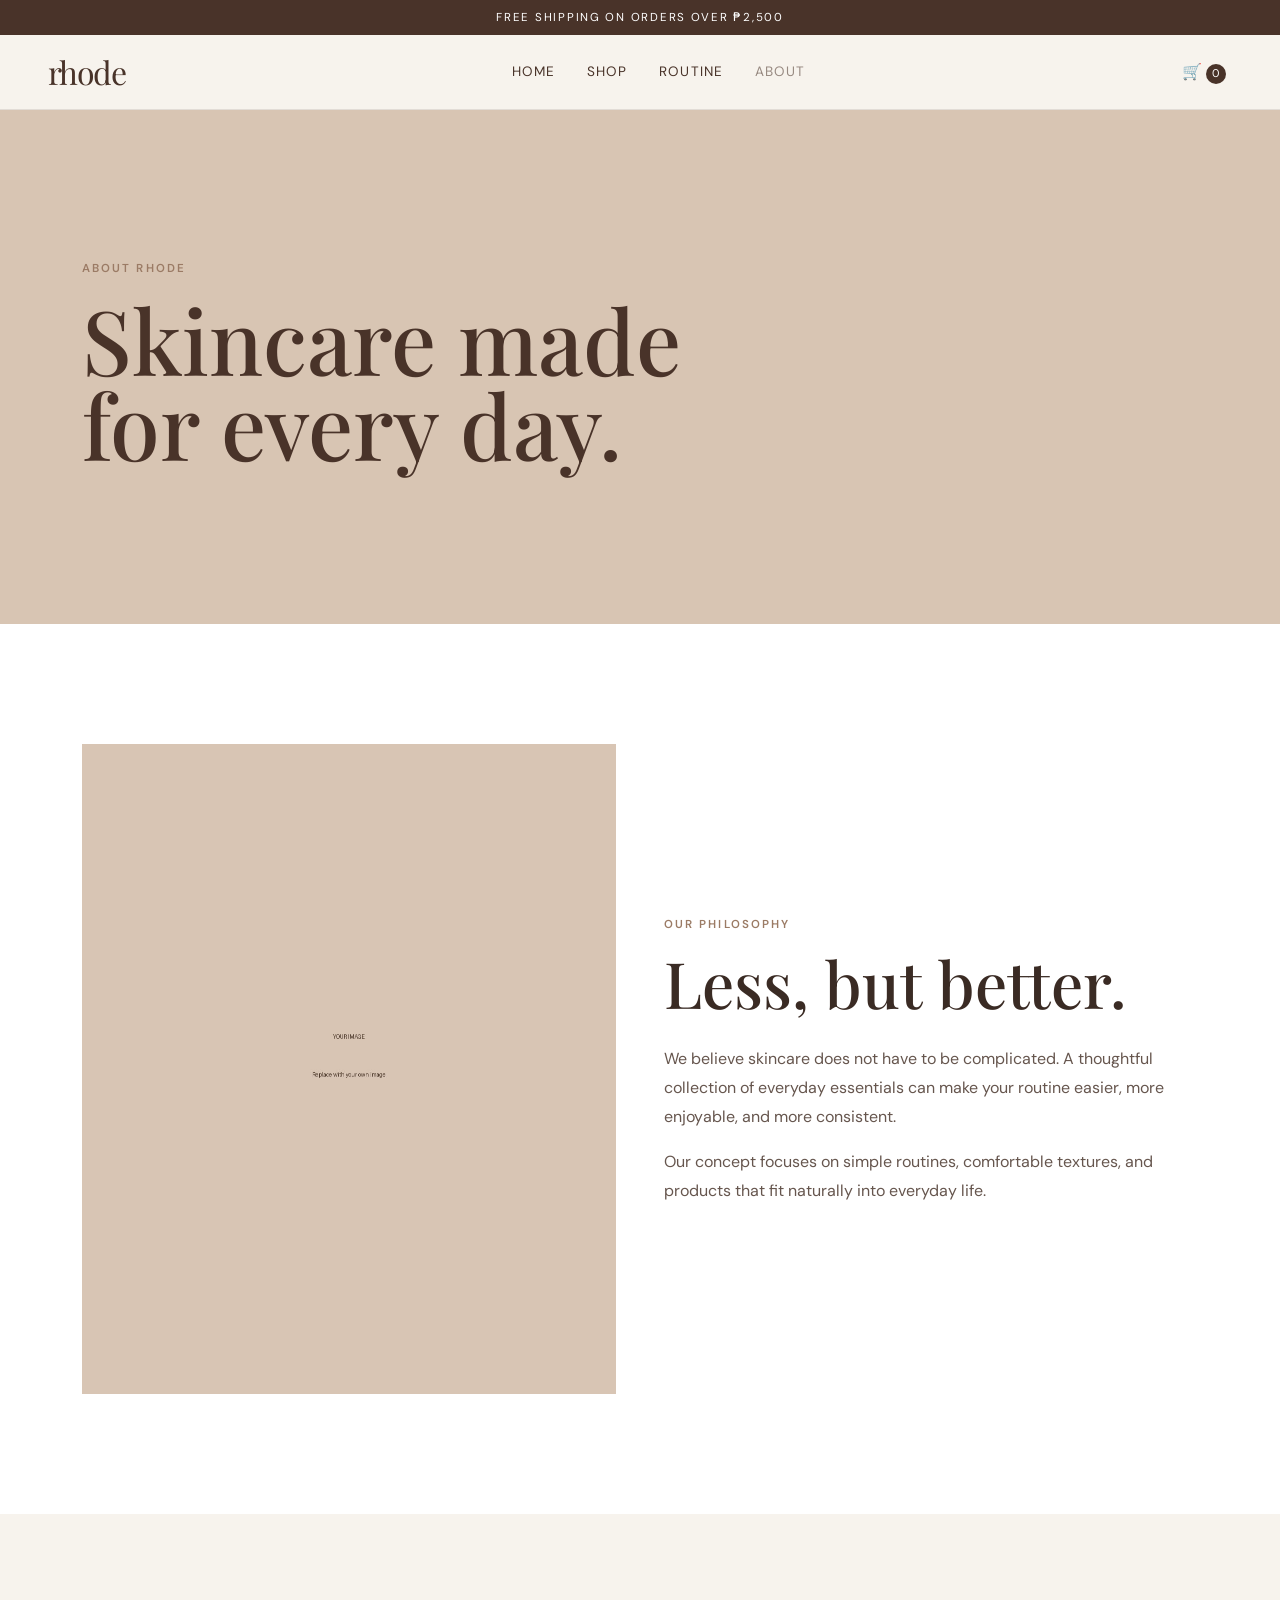
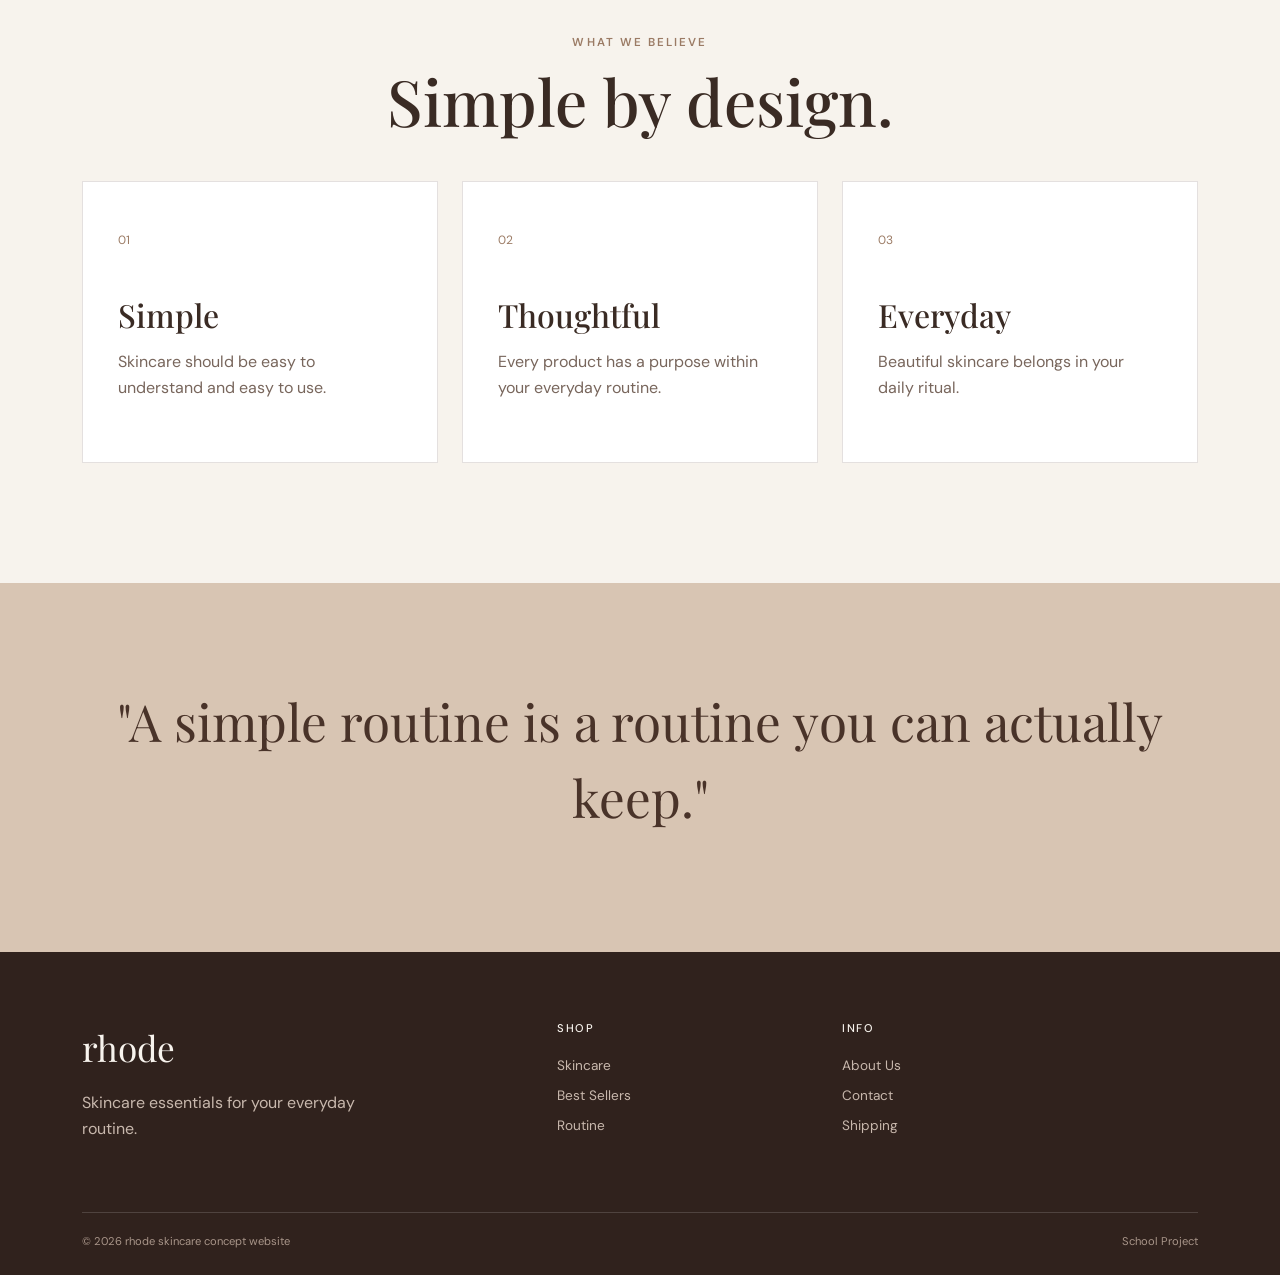
==== about.html @ fc011969 "Add files via upload" ====
<!DOCTYPE html>
<html lang="en">
<head>
    <meta charset="UTF-8">
    <meta name="viewport" content="width=device-width, initial-scale=1.0">
    <title>About — rhode</title>

    <link href="https://cdn.jsdelivr.net/npm/bootstrap@5.3.3/dist/css/bootstrap.min.css" rel="stylesheet">

    <link rel="preconnect" href="https://fonts.googleapis.com">
    <link rel="preconnect" href="https://fonts.gstatic.com" crossorigin>
    <link href="https://fonts.googleapis.com/css2?family=DM+Sans:wght@400;500;600&family=Playfair+Display:wght@500;600&display=swap" rel="stylesheet">

    <link rel="stylesheet" href="style.css">
</head>

<body>

    <div class="announcement">
        FREE SHIPPING ON ORDERS OVER ₱2,500
    </div>

    <nav class="navbar navbar-expand-lg main-nav sticky-top">
        <div class="container-fluid px-4 px-lg-5">
            <a class="navbar-brand logo" href="index.html">rhode</a>

            <button class="navbar-toggler" type="button" data-bs-toggle="collapse" data-bs-target="#mainMenu">
                <span class="navbar-toggler-icon"></span>
            </button>

            <div class="collapse navbar-collapse" id="mainMenu">
                <ul class="navbar-nav mx-auto gap-lg-3">
                    <li class="nav-item"><a class="nav-link" href="index.html">Home</a></li>
                    <li class="nav-item"><a class="nav-link" href="index.html#shop">Shop</a></li>
                    <li class="nav-item"><a class="nav-link" href="index.html#routine">Routine</a></li>
                    <li class="nav-item"><a class="nav-link active" href="about.html">About</a></li>
                </ul>

                <div class="nav-icons">
                    <button class="icon-btn" onclick="showCart()" aria-label="Shopping cart">🛒 <span id="cartCount">0</span></button>
                </div>
            </div>
        </div>
    </nav>

    <!-- About Hero -->
    <section class="about-hero">
        <div class="container">
            <p class="eyebrow">ABOUT RHODE</p>
            <h1>Skincare made<br>for every day.</h1>
        </div>
    </section>

    <!-- Story -->
    <section class="about-story">
        <div class="container">
            <div class="row align-items-center g-5">
                <div class="col-lg-6">
                    <!-- REPLACE WITH YOUR OWN IMAGE -->
                    <img src="images/about.jpg" class="about-image" alt="Rhode skincare collection">
                </div>

                <div class="col-lg-6">
                    <p class="eyebrow">OUR PHILOSOPHY</p>
                    <h2>Less, but better.</h2>
                    <p>
                        We believe skincare does not have to be complicated.
                        A thoughtful collection of everyday essentials can make
                        your routine easier, more enjoyable, and more consistent.
                    </p>
                    <p>
                        Our concept focuses on simple routines, comfortable textures,
                        and products that fit naturally into everyday life.
                    </p>
                </div>
            </div>
        </div>
    </section>

    <!-- Values -->
    <section class="values-section">
        <div class="container">
            <div class="text-center mb-5">
                <p class="eyebrow">WHAT WE BELIEVE</p>
                <h2>Simple by design.</h2>
            </div>

            <div class="row g-4">
                <div class="col-md-4">
                    <div class="value-card">
                        <span>01</span>
                        <h3>Simple</h3>
                        <p>Skincare should be easy to understand and easy to use.</p>
                    </div>
                </div>

                <div class="col-md-4">
                    <div class="value-card">
                        <span>02</span>
                        <h3>Thoughtful</h3>
                        <p>Every product has a purpose within your everyday routine.</p>
                    </div>
                </div>

                <div class="col-md-4">
                    <div class="value-card">
                        <span>03</span>
                        <h3>Everyday</h3>
                        <p>Beautiful skincare belongs in your daily ritual.</p>
                    </div>
                </div>
            </div>
        </div>
    </section>

    <section class="about-quote">
        <div class="container text-center">
            <p>"A simple routine is a routine you can actually keep."</p>
        </div>
    </section>

    <footer>
        <div class="container">
            <div class="row g-4">
                <div class="col-md-5">
                    <div class="footer-logo">rhode</div>
                    <p>Skincare essentials for your everyday routine.</p>
                </div>

                <div class="col-6 col-md-3">
                    <h4>SHOP</h4>
                    <a href="index.html#shop">Skincare</a>
                    <a href="index.html#shop">Best Sellers</a>
                    <a href="index.html#routine">Routine</a>
                </div>

                <div class="col-6 col-md-4">
                    <h4>INFO</h4>
                    <a href="about.html">About Us</a>
                    <a href="#">Contact</a>
                    <a href="#">Shipping</a>
                </div>
            </div>

            <div class="footer-bottom">
                <span>© 2026 rhode skincare concept website</span>
                <span>School Project</span>
            </div>
        </div>
    </footer>

    <script src="https://cdn.jsdelivr.net/npm/bootstrap@5.3.3/dist/js/bootstrap.bundle.min.js"></script>
    <script src="script.js"></script>
</body>
</html>
---- style.css ----
/* ================================
   RHODE-INSPIRED SKINCARE WEBSITE
   ================================ */

:root {
    --cream: #f7f3ed;
    --light-brown: #d8c5b3;
    --medium-brown: #9b7b65;
    --dark-brown: #493329;
    --deep-brown: #30221d;
    --white: #ffffff;
    --text: #3a2b24;
}

* {
    box-sizing: border-box;
}

html {
    scroll-behavior: smooth;
}

body {
    margin: 0;
    font-family: "DM Sans", Arial, sans-serif;
    color: var(--text);
    background: var(--cream);
}

h1, h2, h3, h4, p {
    margin-top: 0;
}

h1, h2 {
    font-family: "Playfair Display", Georgia, serif;
    font-weight: 500;
}

h1 {
    font-size: clamp(3.5rem, 7vw, 7rem);
    line-height: .95;
}

h2 {
    font-size: clamp(2.4rem, 5vw, 4.5rem);
    line-height: 1;
}

.announcement {
    background: var(--dark-brown);
    color: var(--white);
    text-align: center;
    font-size: .72rem;
    letter-spacing: .15em;
    padding: 9px 15px;
}

.main-nav {
    background: rgba(247, 243, 237, .96);
    border-bottom: 1px solid rgba(73, 51, 41, .12);
    min-height: 75px;
}

.logo {
    font-family: "Playfair Display", Georgia, serif;
    color: var(--dark-brown) !important;
    font-size: 2rem;
    letter-spacing: -.05em;
}

.nav-link {
    color: var(--dark-brown) !important;
    font-size: .85rem;
    text-transform: uppercase;
    letter-spacing: .08em;
}

.nav-link:hover,
.nav-link.active {
    opacity: .55;
}

.icon-btn {
    border: 0;
    background: transparent;
    color: var(--dark-brown);
    font-size: 1rem;
    cursor: pointer;
}

#cartCount {
    display: inline-flex;
    justify-content: center;
    align-items: center;
    min-width: 20px;
    height: 20px;
    padding: 0 5px;
    border-radius: 50%;
    background: var(--dark-brown);
    color: white;
    font-size: .7rem;
}

.eyebrow {
    font-size: .72rem;
    letter-spacing: .18em;
    font-weight: 600;
    margin-bottom: 18px;
    color: var(--medium-brown);
}

/* HERO */

.hero {
    min-height: calc(100vh - 111px);
    display: grid;
    grid-template-columns: 1.15fr .85fr;
    background: var(--light-brown);
}

.hero-image {
    min-height: 650px;
    overflow: hidden;
}

.hero-image img,
.product-image img,
.routine-image,
.about-image {
    width: 100%;
    height: 100%;
    object-fit: cover;
    display: block;
}

.hero-image img {
    min-height: 650px;
    transition: transform .7s ease;
}

.hero-image:hover img {
    transform: scale(1.03);
}

.hero-content {
    display: flex;
    flex-direction: column;
    justify-content: center;
    padding: 8vw;
    background: var(--light-brown);
}

.hero-content h1 {
    color: var(--dark-brown);
    margin-bottom: 28px;
}

.hero-text {
    max-width: 420px;
    line-height: 1.7;
    font-size: 1rem;
    margin-bottom: 32px;
}

.btn {
    border-radius: 0;
    padding: 15px 28px;
    font-size: .75rem;
    font-weight: 600;
    letter-spacing: .15em;
    transition: all .25s ease;
}

.brown-btn {
    width: fit-content;
    background: var(--dark-brown);
    color: white;
}

.brown-btn:hover {
    background: var(--deep-brown);
    color: white;
    transform: translateY(-2px);
}

/* INTRO */

.intro-section {
    padding-top: 120px;
    padding-bottom: 120px;
    max-width: 900px;
    text-align: center;
}

.intro-section p:last-child {
    max-width: 600px;
    margin: 25px auto 0;
    line-height: 1.8;
}

/* PRODUCTS */

.products-section {
    padding: 100px 0;
    background: var(--white);
}

.section-heading {
    display: flex;
    justify-content: space-between;
    align-items: end;
    margin-bottom: 45px;
}

.section-heading h2 {
    margin-bottom: 0;
}

.text-link {
    color: var(--dark-brown);
    text-decoration: none;
    font-size: .75rem;
    letter-spacing: .12em;
}

.product-card {
    height: 100%;
}

.product-image {
    height: 450px;
    position: relative;
    overflow: hidden;
    background: #eee7df;
}

.product-image img {
    transition: transform .5s ease;
}

.product-card:hover .product-image img {
    transform: scale(1.04);
}

.badge-label {
    position: absolute;
    top: 15px;
    left: 15px;
    background: var(--dark-brown);
    color: white;
    padding: 8px 12px;
    font-size: .62rem;
    letter-spacing: .1em;
}

.product-info {
    padding: 20px 2px;
}

.product-info h3 {
    font-family: "Playfair Display", Georgia, serif;
    font-size: 1.5rem;
    font-weight: 500;
    margin-bottom: 8px;
}

.product-info p {
    color: #78665c;
    font-size: .9rem;
    line-height: 1.5;
    margin-bottom: 18px;
}

.product-bottom {
    display: flex;
    justify-content: space-between;
    align-items: center;
    font-weight: 600;
}

.add-btn {
    border: 1px solid var(--dark-brown);
    background: transparent;
    color: var(--dark-brown);
    padding: 8px 15px;
    font-size: .7rem;
    letter-spacing: .1em;
    cursor: pointer;
}

.add-btn:hover {
    background: var(--dark-brown);
    color: white;
}

/* ROUTINE */

.routine-section {
    padding: 120px 0;
    background: var(--cream);
}

.routine-image {
    height: 650px;
}

.routine-description {
    line-height: 1.8;
    max-width: 500px;
    margin: 25px 0 40px;
}

.routine-step {
    display: flex;
    gap: 25px;
    padding: 22px 0;
    border-top: 1px solid rgba(73, 51, 41, .18);
}

.routine-step > span {
    font-size: .75rem;
    color: var(--medium-brown);
    letter-spacing: .1em;
}

.routine-step h3 {
    font-family: "Playfair Display", Georgia, serif;
    font-size: 1.5rem;
    margin-bottom: 5px;
}

.routine-step p {
    margin-bottom: 0;
    color: #78665c;
}

/* CTA */

.cta-section {
    padding: 140px 20px;
    background: var(--dark-brown);
    color: white;
}

.cta-section .eyebrow {
    color: var(--light-brown);
}

.cta-section h2 {
    margin-bottom: 35px;
}

.light-btn {
    background: var(--cream);
    color: var(--dark-brown);
}

.light-btn:hover {
    background: white;
    color: var(--dark-brown);
    transform: translateY(-2px);
}

/* ABOUT */

.about-hero {
    padding: 150px 0;
    background: var(--light-brown);
}

.about-hero h1 {
    color: var(--dark-brown);
    max-width: 900px;
}

.about-story {
    padding: 120px 0;
    background: var(--white);
}

.about-image {
    height: 650px;
}

.about-story p:not(.eyebrow) {
    line-height: 1.8;
    color: #66564e;
}

.about-story h2 {
    margin-bottom: 30px;
}

.values-section {
    padding: 120px 0;
}

.value-card {
    padding: 45px 35px;
    min-height: 260px;
    border: 1px solid rgba(73, 51, 41, .15);
    background: var(--white);
}

.value-card span {
    color: var(--medium-brown);
    font-size: .75rem;
}

.value-card h3 {
    font-family: "Playfair Display", Georgia, serif;
    font-size: 2rem;
    margin: 45px 0 15px;
}

.value-card p {
    color: #78665c;
    line-height: 1.6;
}

.about-quote {
    padding: 100px 20px;
    background: var(--light-brown);
}

.about-quote p {
    font-family: "Playfair Display", Georgia, serif;
    font-size: clamp(2rem, 4vw, 4rem);
    color: var(--dark-brown);
}

/* FOOTER */

footer {
    padding: 70px 0 25px;
    background: var(--deep-brown);
    color: var(--cream);
}

.footer-logo {
    font-family: "Playfair Display", Georgia, serif;
    font-size: 2.2rem;
    margin-bottom: 15px;
}

footer p {
    color: #c8b8ad;
    max-width: 300px;
    line-height: 1.6;
}

footer h4 {
    font-size: .7rem;
    letter-spacing: .15em;
    margin-bottom: 20px;
}

footer a {
    display: block;
    color: #c8b8ad;
    text-decoration: none;
    font-size: .85rem;
    margin-bottom: 10px;
}

footer a:hover {
    color: white;
}

.footer-bottom {
    border-top: 1px solid rgba(255,255,255,.15);
    margin-top: 55px;
    padding-top: 20px;
    display: flex;
    justify-content: space-between;
    color: #a89589;
    font-size: .7rem;
}

/* RESPONSIVE */

@media (max-width: 991px) {
    .hero {
        grid-template-columns: 1fr;
    }

    .hero-image,
    .hero-image img {
        min-height: 500px;
    }

    .hero-content {
        padding: 70px 8vw;
    }

    .product-image {
        height: 400px;
    }
}

@media (max-width: 767px) {
    h1 {
        font-size: 3.7rem;
    }

    h2 {
        font-size: 2.8rem;
    }

    .intro-section,
    .products-section,
    .routine-section,
    .about-story,
    .values-section {
        padding-top: 80px;
        padding-bottom: 80px;
    }

    .section-heading {
        align-items: start;
        flex-direction: column;
        gap: 20px;
    }

    .routine-image,
    .about-image {
        height: 450px;
    }

    .footer-bottom {
        flex-direction: column;
        gap: 10px;
    }
}
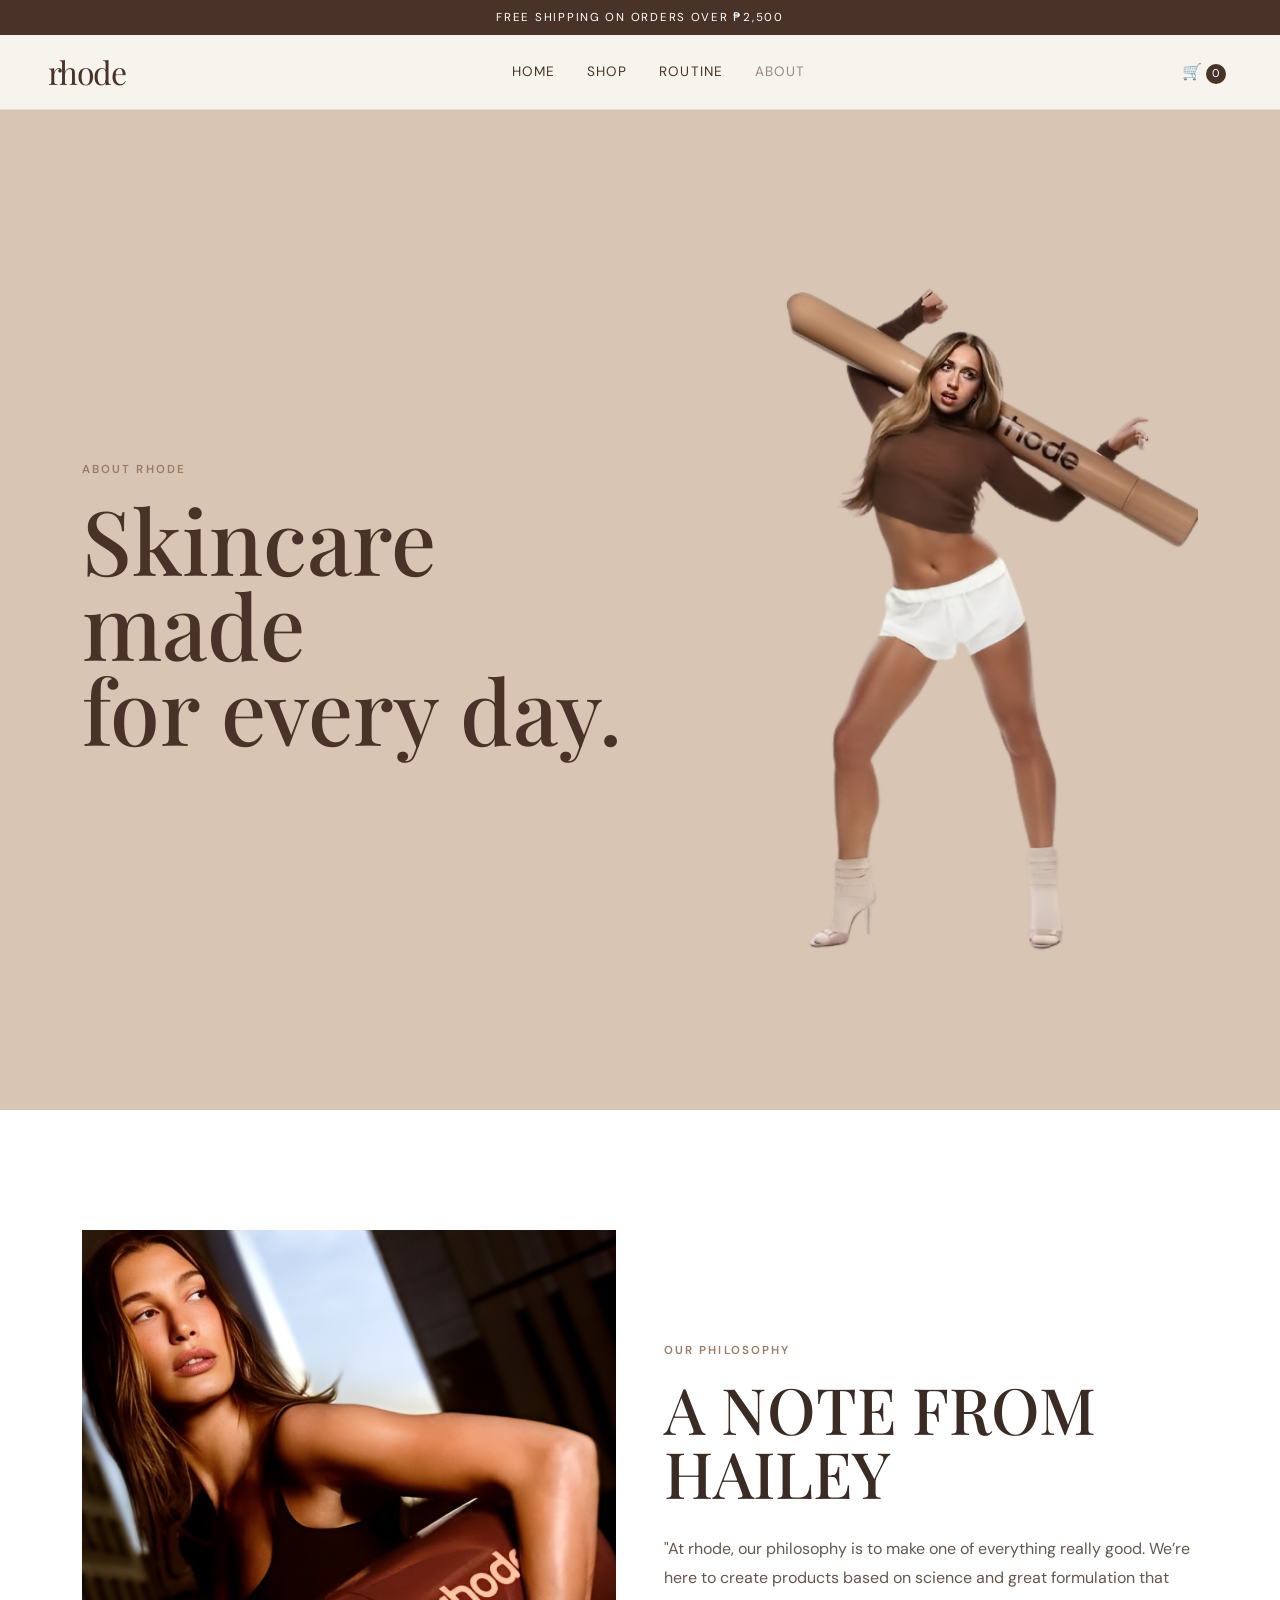
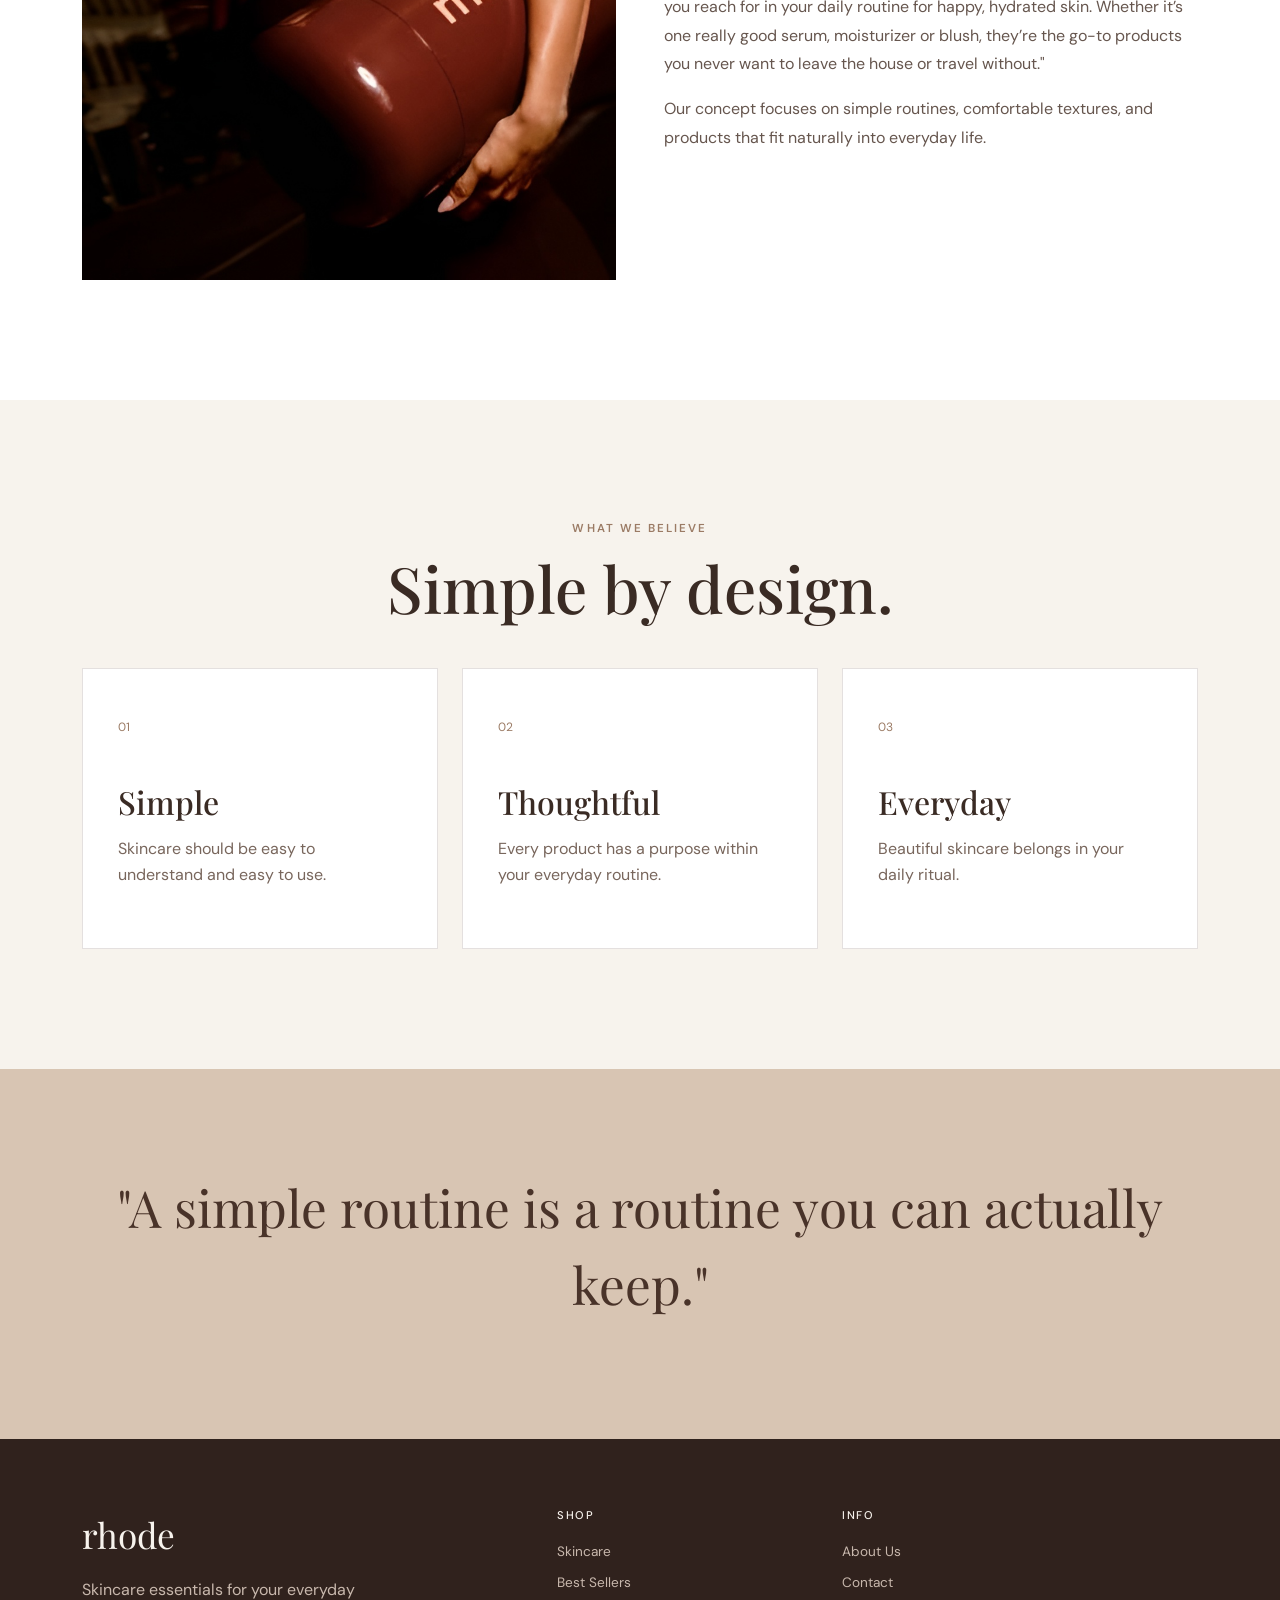
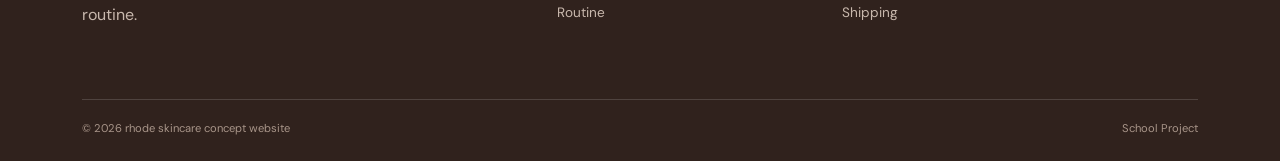
==== commit 02351092: "Add files via upload" ====
--- a/about.html
+++ b/about.html
@@ -44,29 +44,44 @@
     </nav>
 
     <!-- About Hero -->
-    <section class="about-hero">
-        <div class="container">
-            <p class="eyebrow">ABOUT RHODE</p>
-            <h1>Skincare made<br>for every day.</h1>
+<section class="about-hero">
+    <div class="container">
+        <div class="row align-items-center">
+            
+            <!-- LEFT COLUMN: TEXT -->
+            <div class="col-lg-6">
+                <p class="eyebrow">ABOUT RHODE</p>
+                <h1>Skincare made<br>for every day.</h1>
+            </div>
+
+            <!-- RIGHT COLUMN: IMAGE -->
+            <div class="col-lg-6">
+                <img src="images/tate.png" class="about-hero-image" alt="Rhode skincare">
+            </div>
+
         </div>
-    </section>
-
+    </div>
+</section>
+    
     <!-- Story -->
     <section class="about-story">
         <div class="container">
             <div class="row align-items-center g-5">
                 <div class="col-lg-6">
                     <!-- REPLACE WITH YOUR OWN IMAGE -->
-                    <img src="images/about.jpg" class="about-image" alt="Rhode skincare collection">
+                    <img src="images/ceo.jpg" class="about-image" alt="Rhode skincare collection">
                 </div>
 
                 <div class="col-lg-6">
                     <p class="eyebrow">OUR PHILOSOPHY</p>
-                    <h2>Less, but better.</h2>
+                    <h2>A NOTE FROM HAILEY</h2>
                     <p>
-                        We believe skincare does not have to be complicated.
-                        A thoughtful collection of everyday essentials can make
-                        your routine easier, more enjoyable, and more consistent.
+                        "At rhode, our philosophy is to make one of everything 
+                        really good. We’re here to create products based on 
+                        science and great formulation that you reach for in your
+                         daily routine for happy, hydrated skin. Whether it’s one 
+                         really good serum, moisturizer or blush, they’re the go-to products you never want to leave the house or travel 
+                         without."
                     </p>
                     <p>
                         Our concept focuses on simple routines, comfortable textures,
--- a/style.css
+++ b/style.css
@@ -123,7 +123,6 @@
     overflow: hidden;
 }
 
-.hero-image img,
 .product-image img,
 .routine-image,
 .about-image {
@@ -134,7 +133,11 @@
 }
 
 .hero-image img {
+    width: 90%;
+    height: 90%;
+    object-fit: contain;
     min-height: 650px;
+    transform: translateX(45px);
     transition: transform .7s ease;
 }
 
@@ -366,6 +369,12 @@
 .about-hero {
     padding: 150px 0;
     background: var(--light-brown);
+}
+
+.about-hero-image {
+    width: 100%;
+    height: 700px;
+    object-fit: contain;
 }
 
 .about-hero h1 {
@@ -532,3 +541,7 @@
         gap: 10px;
     }
 }
+
+footer span {
+    display: block;
+}
